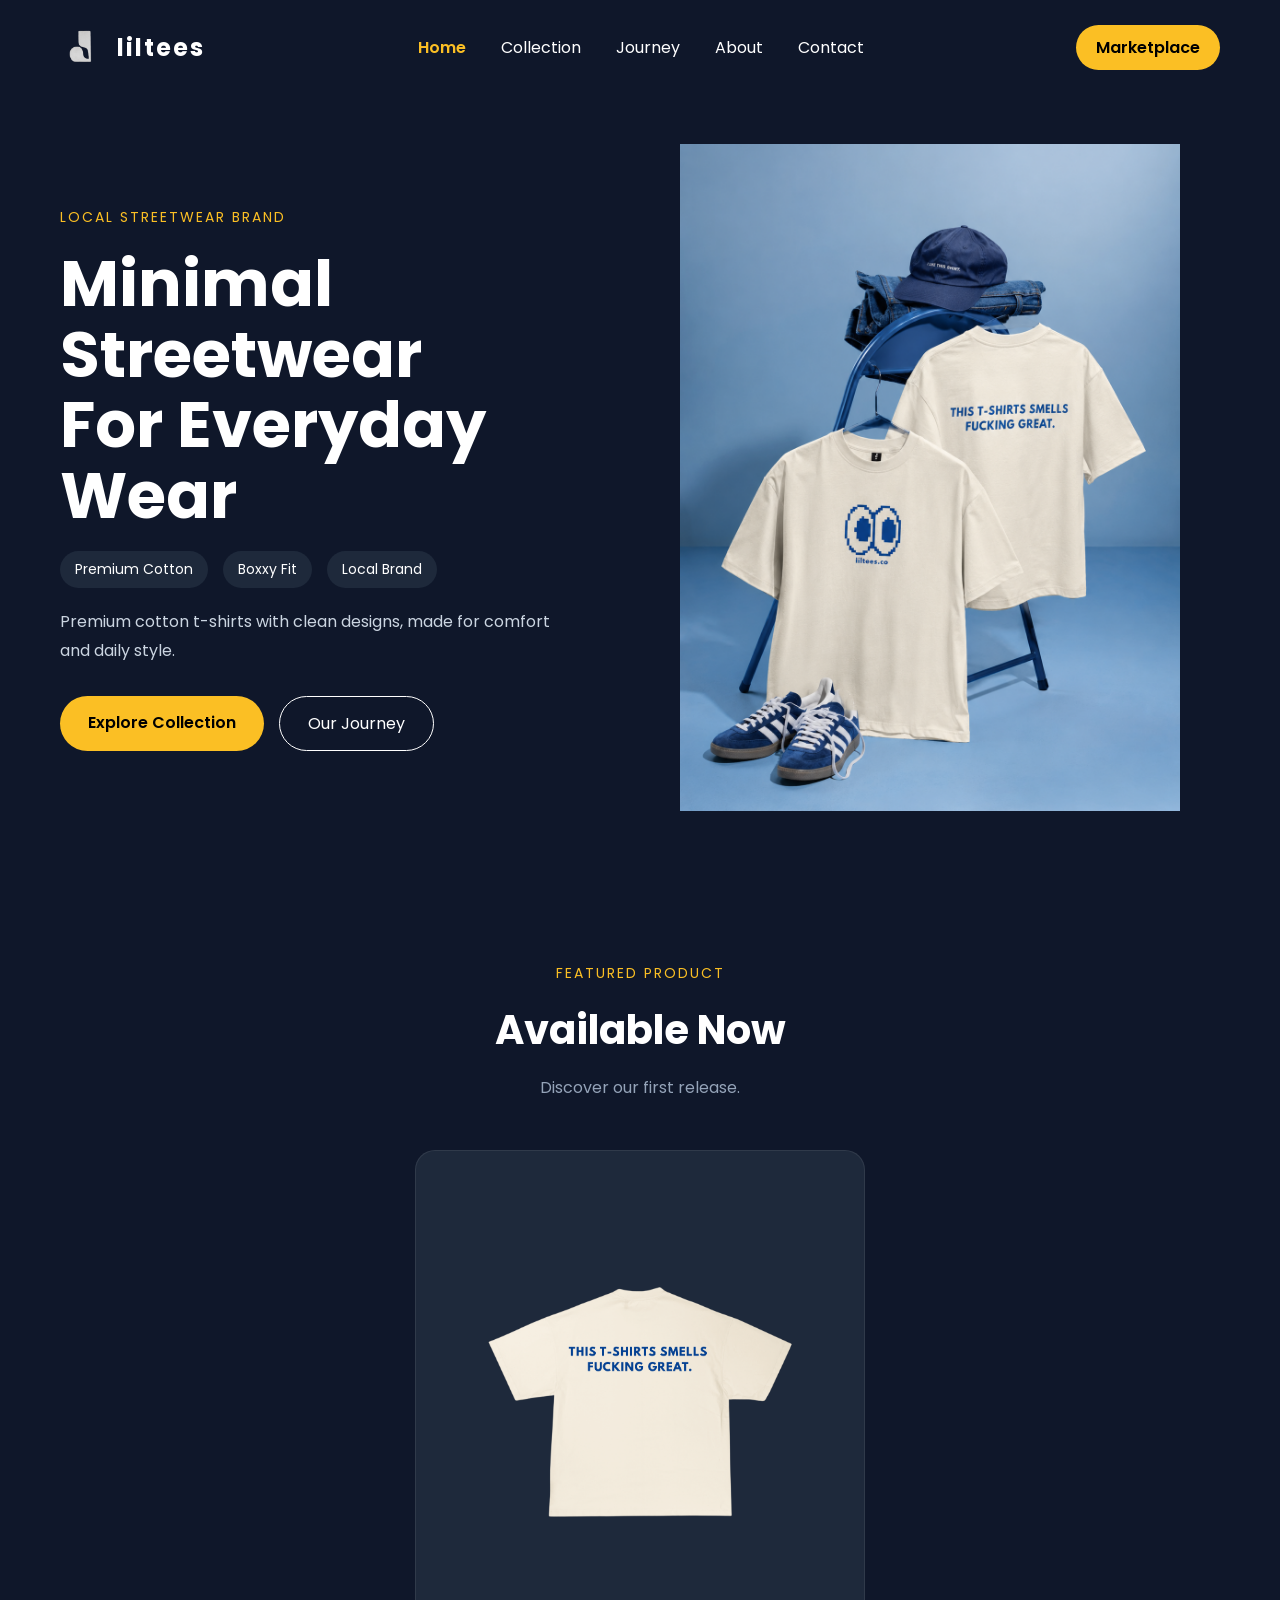
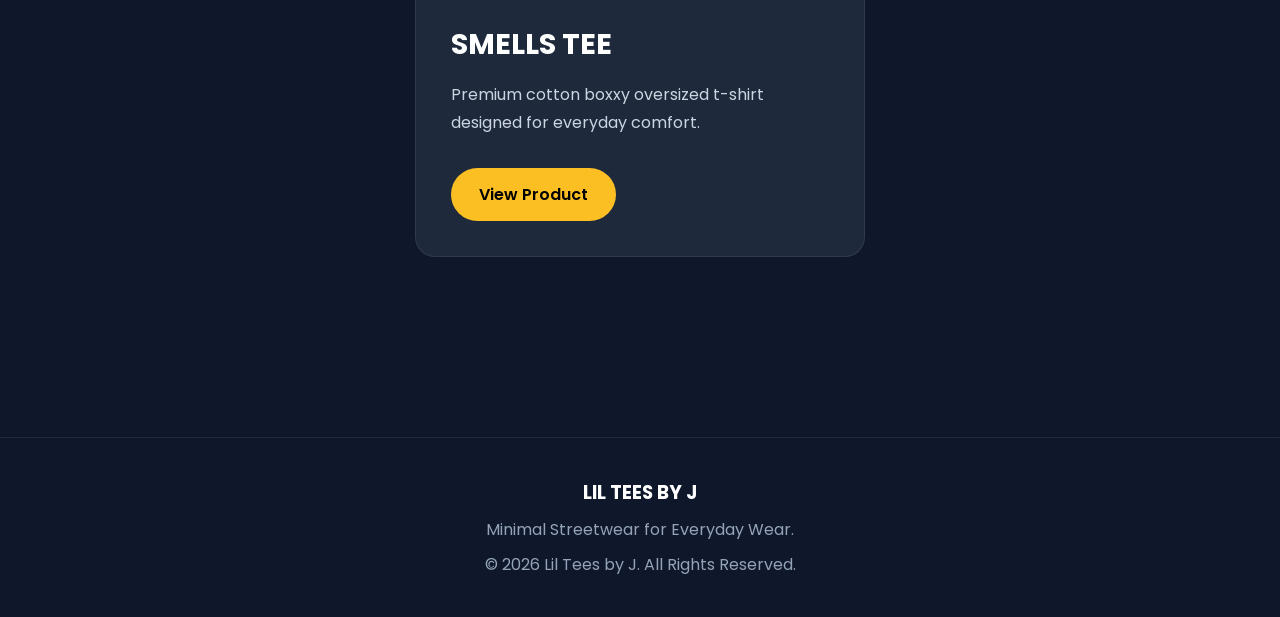
==== index.html @ be2c329d "initial commit" ====
<!DOCTYPE html>
<html lang="id">
<head>
    <meta charset="UTF-8">
    <meta name="viewport" content="width=device-width, initial-scale=1.0">
    <title>Lil Tees by J</title>

    <link rel="stylesheet" href="style.css">

    <link href="https://fonts.googleapis.com/css2?family=Poppins:wght@300;400;500;600;700&display=swap" rel="stylesheet">
</head>
<body>

    <!-- ======================
         NAVBAR
    ======================= -->

    <header>
        <nav class="navbar">

            <div class="logo">

                <a href="index.html">
            
                    <img src="images/logofooter.png" alt="Lil Tees Logo">
            
                    <span>liltees</span>
            
                </a>
            
            </div>

            <ul class="nav-links">
                <li><a class="active" href="index.html">Home</a></li>
                <li><a href="collection.html">Collection</a></li>
                <li><a href="journey.html">Journey</a></li>
                <li><a href="about.html">About</a></li>
                <li><a href="contact.html">Contact</a></li>
            </ul>

            <a href="marketplace.html" class="market-btn">
                Marketplace
            </a>

        </nav>
    </header>

    <!-- ======================
         HERO
    ======================= -->

    <section class="hero">

        <div class="hero-content">

            <span class="tag">
                LOCAL STREETWEAR BRAND
            </span>

            <h1>
                Minimal Streetwear
                <br>
                For Everyday Wear
            </h1>

            <div class="hero-features">
                <span>Premium Cotton</span>
                <span>Boxxy Fit</span>
                <span>Local Brand</span>
            </div>

            <p>
                Premium cotton t-shirts with clean designs,
                made for comfort and daily style.
            </p>

            <div class="hero-buttons">

                <a href="collection.html" class="btn-primary">
                    Explore Collection
                </a>

                <a href="journey.html" class="btn-secondary">
                    Our Journey
                </a>

            </div>

        </div>

        <div class="hero-image">
            <img src="images/ts.png" alt="Lil Tees Featured T-Shirt">
        </div>

    </section>

    <!-- ======================
         FEATURED PRODUCT
    ======================= -->

    <section class="featured">

        <div class="section-title">

            <span>FEATURED PRODUCT</span>

            <h2>Available Now</h2>

            <p>
                Discover our first release.
            </p>

        </div>

        <div class="featured-card">

            <img src="images/product1.png" alt="Smells Tee">

            <h3>SMELLS TEE</h3>

            <p>
                Premium cotton boxxy oversized t-shirt designed
                for everyday comfort.
            </p>

            <a href="collection.html" class="btn-primary">
                View Product
            </a>

        </div>

    </section>

    <!-- ======================
         FOOTER
    ======================= -->

    <footer>

        <h3>LIL TEES BY J</h3>

        <p>
            Minimal Streetwear for Everyday Wear.
        </p>

        <p>
            © 2026 Lil Tees by J. All Rights Reserved.
        </p>

    </footer>

</body>
</html>
---- style.css ----
/* ===================================
   GLOBAL
=================================== */

*{
    margin:0;
    padding:0;
    box-sizing:border-box;
    font-family:'Poppins',sans-serif;
}

html{
    scroll-behavior:smooth;
}

body{
    background:#0f172a;
    color:white;
    min-height:100vh;
}

.active{
    color:#fbbf24 !important;
    font-weight:600;
}

/* ===================================
   NAVBAR
=================================== */

.navbar{
    max-width:1200px;
    margin:auto;
    padding:25px 20px;

    display:flex;
    justify-content:space-between;
    align-items:center;
}

.logo a{
    display:flex;
    align-items:center;
    gap:12px;

    text-decoration:none;
    color:white;

    font-size:1.5rem;
    font-weight:700;
    letter-spacing:2px;
}

.logo:hover img{
    transform:rotate(5deg) scale(1.05);
}

.logo img{
    width:45px;
    height:45px;

    object-fit:contain;

    transition:.3s ease;
}

.nav-links{
    display:flex;
    gap:35px;
    list-style:none;
}

.nav-links a{
    text-decoration:none;
    color:white;
    transition:.3s ease;
}

.nav-links a:hover{
    color:#fbbf24;
}

.market-btn{
    text-decoration:none;
    color:black;
    background:#fbbf24;
    padding:10px 20px;
    border-radius:50px;
    font-weight:600;
    transition:.3s ease;
}

.market-btn:hover{
    transform:translateY(-2px);
}

/* ===================================
   HERO
=================================== */

.hero{
    max-width:1200px;
    margin:auto;
    min-height:85vh;

    display:flex;
    align-items:center;
    justify-content:space-between;

    padding:20px;
}

.hero-content{
    flex:1;
}

.tag{
    color:#fbbf24;
    font-size:14px;
    letter-spacing:2px;
}

.hero-content h1{
    font-size:4rem;
    line-height:1.1;
    margin:20px 0;
}

.hero-content p{
    max-width:500px;
    color:#cbd5e1;
    line-height:1.8;
    margin-bottom:30px;
}

.hero-features{
    display:flex;
    gap:15px;
    margin:20px 0;
    flex-wrap:wrap;
}

.hero-features span{
    background:#1e293b;
    padding:8px 15px;
    border-radius:50px;
    font-size:14px;
}

.hero-buttons{
    display:flex;
    gap:15px;
}

.btn-primary{
    background:#fbbf24;
    color:black;
    padding:14px 28px;
    border-radius:50px;
    text-decoration:none;
    font-weight:600;
    transition:.3s ease;
}

.btn-primary:hover{
    transform:translateY(-3px);
}

.btn-secondary{
    border:1px solid white;
    color:white;
    padding:14px 28px;
    border-radius:50px;
    text-decoration:none;
    transition:.3s ease;
}

.btn-secondary:hover{
    background:white;
    color:#0f172a;
}

.hero-image{
    flex:1;
    display:flex;
    justify-content:center;
}

.hero-image img{
    width:100%;
    max-width:500px;
}

/* ===================================
   SECTION TITLE
=================================== */

.section-title{
    text-align:center;
    margin-bottom:50px;
}

.section-title span{
    color:#fbbf24;
    font-size:14px;
    letter-spacing:2px;
}

.section-title h2{
    font-size:2.5rem;
    margin:15px 0;
}

.section-title p{
    color:#94a3b8;
}

/* ===================================
   FEATURED PRODUCT
=================================== */

.featured{
    max-width:1200px;
    margin:auto;
    padding:100px 20px;
}

.featured-card{
    max-width:450px;
    margin:auto;

    background:#1e293b;
    padding:35px;

    border-radius:20px;

    border:1px solid rgba(255,255,255,.08);

    transition:.4s ease;
}

.featured-card:hover{
    transform:translateY(-10px);

    border-color:#fbbf24;

    box-shadow:
        0 15px 40px rgba(0,0,0,.35);
}

.featured-card img{
    width:320px;
    max-width:100%;

    display:block;
    margin:auto auto 25px;

    transition:.4s ease;
}

.featured-card:hover img{
    transform:scale(1.08);
}

.featured-card h3{
    font-size:1.8rem;
    margin-bottom:15px;
}

.featured-card p{
    color:#cbd5e1;
    line-height:1.8;

    margin-bottom:30px;
}

.featured-card .btn-primary{
    display:inline-block;
}

/* ===================================
   ABOUT PREVIEW
=================================== */

.about-preview{
    max-width:900px;
    margin:auto;
    padding:100px 20px;
    text-align:center;
}

.about-preview p{
    max-width:700px;
    margin:20px auto 35px;

    color:#cbd5e1;
    line-height:1.8;
}

/* ===================================
   MARKETPLACE PAGE
=================================== */

.marketplace-page{
    max-width:1200px;
    margin:auto;
    padding:100px 20px;
    text-align:center;
}

.marketplace-page h1{
    font-size:3rem;
    margin-bottom:15px;
}

.marketplace-page p{
    color:#cbd5e1;
}

.market-grid{
    margin-top:50px;

    display:grid;
    grid-template-columns:repeat(auto-fit,minmax(220px,1fr));
    gap:25px;
}

.market-card{
    background:#1e293b;

    padding:30px;

    border-radius:20px;

    text-decoration:none;
    color:white;

    border:1px solid rgba(255,255,255,.08);

    transition:.3s ease;
}

.market-card:hover{
    transform:translateY(-8px);
    border-color:#fbbf24;
}

.market-card img{
    width:80px;
    margin-bottom:15px;
}

.market-card h3{
    margin-top:10px;
}

/* ===================================
   FOOTER
=================================== */

footer{
    text-align:center;
    padding:40px 20px;

    border-top:1px solid rgba(255,255,255,.08);

    margin-top:80px;
}

footer h3{
    margin-bottom:10px;
}

footer p{
    color:#94a3b8;
    margin-top:10px;
}

/* ===================================
   COLLECTION PAGE
=================================== */

.collection-header{
    max-width:900px;
    margin:auto;
    padding:100px 20px 60px;
    text-align:center;
}

.collection-header span{
    color:#fbbf24;
    font-size:14px;
    letter-spacing:2px;
}

.collection-header h1{
    font-size:3rem;
    margin:20px 0;
}

.collection-header p{
    color:#94a3b8;
    line-height:1.8;
}

/* ===================================
   AVAILABLE PRODUCT
=================================== */

.available-product{
    max-width:1200px;
    margin:auto;
    padding:40px 20px 100px;
}

.available-card{
    max-width:500px;
    margin:auto;

    background:#1e293b;

    padding:40px;

    border-radius:20px;

    border:1px solid rgba(255,255,255,.08);

    text-align:center;

    transition:.4s ease;
}

.available-card:hover{
    transform:translateY(-10px);

    border-color:#fbbf24;

    box-shadow:
        0 15px 40px rgba(0,0,0,.35);
}

.available-card img{
    width:350px;
    max-width:100%;

    display:block;
    margin:auto auto 25px;

    transition:.4s ease;
}

.available-card:hover img{
    transform:scale(1.08);
}

.available-card h3{
    margin-bottom:15px;
}

.available-card p{
    color:#cbd5e1;
    line-height:1.8;

    margin-bottom:20px;
}

.price{
    font-size:2rem;
    font-weight:700;

    margin-bottom:30px;

    color:#fbbf24;
}

/* ===================================
   UPCOMING COLLECTION
=================================== */

.upcoming{
    max-width:1200px;
    margin:auto;
    padding:100px 20px;
}

.upcoming-grid{
    display:grid;
    grid-template-columns:repeat(3,1fr);
    gap:30px;
}

.coming-card{
    position:relative;

    background:#1e293b;

    border-radius:20px;

    overflow:hidden;

    border:1px solid rgba(255,255,255,.08);

    transition:.3s ease;

    text-align:center;
}

.coming-card:hover{
    transform:translateY(-8px);

    border-color:#fbbf24;
}

.coming-card img{
    width:100%;
    height:350px;

    object-fit:cover;

    filter:blur(4px) grayscale(100%);

    transition:.4s ease;
}

.coming-card:hover img{
    filter:blur(2px) grayscale(60%);
}

.coming-overlay{
    position:absolute;

    top:20px;
    right:20px;

    background:#fbbf24;
    color:black;

    padding:8px 15px;

    border-radius:50px;

    font-size:13px;
    font-weight:600;
}

.coming-card h3{
    padding:20px;
}

/* ===================================
   COLLECTION STATUS
=================================== */

.collection-status{
    max-width:800px;
    margin:auto;
    padding:100px 20px;
}

.status-list{
    display:flex;
    flex-direction:column;
    gap:20px;
}

.status-item{
    background:#1e293b;

    padding:20px 25px;

    border-radius:15px;

    display:flex;
    align-items:center;

    gap:15px;

    border:1px solid rgba(255,255,255,.08);
}

.status-item span{
    color:#fbbf24;

    font-size:1.2rem;
    font-weight:700;
}

.status-item p{
    color:white;
}

/* ===================================
   JOURNEY PAGE
=================================== */

.journey-hero{
    max-width:900px;
    margin:auto;
    text-align:center;
    padding:100px 20px;
}

.journey-hero span{
    color:#fbbf24;
    letter-spacing:2px;
    font-size:14px;
}

.journey-hero h1{
    font-size:3rem;
    margin:20px 0;
}

.journey-hero p{
    color:#94a3b8;
    line-height:1.8;
}

.origin,
.timeline,
.process,
.progress-section,
.quote-section{
    max-width:1200px;
    margin:auto;
    padding:100px 20px;
}

.origin-card{
    max-width:800px;
    margin:auto;
    text-align:center;

    background:#1e293b;
    padding:40px;
    border-radius:20px;
}

.origin-card p{
    line-height:1.8;
    color:#cbd5e1;
}

.timeline-container{
    display:grid;
    gap:25px;
}

.timeline-item{
    background:#1e293b;
    padding:25px;
    border-radius:20px;
    border-left:4px solid #fbbf24;
}

.timeline-item h3{
    color:#fbbf24;
    margin-bottom:10px;
}

.timeline-item h4{
    margin-bottom:10px;
}

.timeline-item p{
    color:#cbd5e1;
}

.process-grid{
    display:grid;
    grid-template-columns:repeat(5,1fr);
    gap:20px;
}

.process-card{
    background:#1e293b;
    padding:30px;
    border-radius:20px;
    text-align:center;
}

.process-card h3{
    color:#fbbf24;
    font-size:2rem;
    margin-bottom:10px;
}

.progress-item{
    margin-bottom:25px;
}

.progress-item p{
    margin-bottom:10px;
}

.progress-bar{
    height:12px;
    background:#1e293b;
    border-radius:50px;
    overflow:hidden;
}

.progress-fill{
    height:100%;
    background:#fbbf24;
    border-radius:50px;
}

.quote-section{
    text-align:center;
}

.quote-section blockquote{
    font-size:2rem;
    font-weight:600;
    margin-bottom:20px;
}

.quote-section p{
    color:#94a3b8;
}

/* ===================================
   ABOUT PAGE
=================================== */

.about-hero{
    max-width:900px;
    margin:auto;
    text-align:center;
    padding:100px 20px;
}

.about-hero span{
    color:#fbbf24;
    letter-spacing:2px;
    font-size:14px;
}

.about-hero h1{
    font-size:3rem;
    margin:20px 0;
}

.about-hero p{
    color:#94a3b8;
    line-height:1.8;
}

.about-section{
    max-width:1200px;
    margin:auto;
    padding:80px 20px;
}

.about-card{
    max-width:800px;
    margin:auto;

    background:#1e293b;

    padding:40px;

    border-radius:20px;

    text-align:center;
}

.founder-card{
    max-width:700px;
    margin:auto;

    background:#1e293b;

    padding:40px;

    border-radius:20px;

    text-align:center;

    border:1px solid rgba(255,255,255,.08);

    transition:.3s ease;
}

.founder-card:hover{
    transform:translateY(-8px);
    border-color:#fbbf24;
}

.founder-photo{
    width:140px;
    height:140px;

    object-fit:cover;

    border-radius:50%;

    display:block;

    margin:0 auto 25px;

    border:3px solid #fbbf24;

    transition:.3s ease;
}

.founder-card:hover .founder-photo{
    transform:scale(1.05);
}

.founder-photo{
    box-shadow:
        0 10px 30px rgba(0,0,0,.3);
}

.founder-card h3{
    font-size:1.8rem;
    margin-bottom:5px;
}

.founder-card span{
    color:#fbbf24;
    display:block;
    margin-bottom:20px;
}

.founder-card p{
    color:#cbd5e1;
    line-height:1.8;
    margin-bottom:15px;
}

.about-card p{
    color:#cbd5e1;
    line-height:1.8;
    margin-bottom:20px;
}

.mission-grid,
.values-grid,
.why-grid{
    display:grid;
    gap:25px;
}

.mission-grid{
    grid-template-columns:repeat(4,1fr);
}

.values-grid{
    grid-template-columns:repeat(3,1fr);
}

.why-grid{
    grid-template-columns:repeat(4,1fr);
}

.mission-card,
.value-card,
.why-card{
    background:#1e293b;

    padding:30px;

    border-radius:20px;

    text-align:center;

    border:1px solid rgba(255,255,255,.08);

    transition:.3s ease;
}

.mission-card:hover,
.value-card:hover,
.why-card:hover{
    transform:translateY(-8px);
    border-color:#fbbf24;
}

.mission-card h3,
.value-card h3{
    color:#fbbf24;
    margin-bottom:15px;
}

.mission-card p,
.value-card p{
    color:#cbd5e1;
}

/* ===================================
   CONTACT PAGE
=================================== */

.contact-hero{
    max-width:900px;
    margin:auto;
    text-align:center;
    padding:100px 20px;
}

.contact-hero span{
    color:#fbbf24;
    letter-spacing:2px;
    font-size:14px;
}

.contact-hero h1{
    font-size:3rem;
    margin:20px 0;
}

.contact-hero p{
    color:#94a3b8;
    line-height:1.8;
}

.contact-section{
    max-width:1200px;
    margin:auto;
    padding:50px 20px 100px;
}

.contact-grid{
    display:grid;
    grid-template-columns:repeat(2,1fr);
    gap:25px;
}

.contact-card{
    background:#1e293b;

    padding:35px;

    border-radius:20px;

    text-decoration:none;
    color:white;

    text-align:center;

    border:1px solid rgba(255,255,255,.08);

    display:flex;
    flex-direction:column;
    align-items:center;
    justify-content:center;

    min-height:250px;

    transition:.3s ease;
}

.contact-card img{
    width:70px;
    height:70px;

    object-fit:contain;

    margin-bottom:20px;

    transition:.3s ease;
}

.contact-card:hover img{
    transform:scale(1.1);
}

.contact-card h3{
    color:#fbbf24;

    margin-bottom:10px;
}

.contact-card p{
    color:#cbd5e1;
}

.contact-card:hover{
    transform:translateY(-8px);

    border-color:#fbbf24;
}

.contact-card h3{
    color:#fbbf24;

    margin-bottom:10px;
}

.contact-card p{
    color:#cbd5e1;
}

.business-hours{
    max-width:800px;
    margin:auto;
    padding:100px 20px;
}

.hours-card{
    background:#1e293b;

    padding:35px;

    border-radius:20px;

    text-align:center;
}

.hours-card p{
    color:#94a3b8;
    margin-bottom:10px;
}

.hours-card h3{
    color:#fbbf24;
}

/* ===================================
   MOBILE
=================================== */

@media(max-width:768px){
    .collection-header h1{
        font-size:2.2rem;
    }
    
    .available-card{
        padding:25px;
    }
    
    .available-card img{
        width:260px;
    }
    
    .upcoming-grid{
        grid-template-columns:1fr;
    }
    
    .coming-card img{
        height:280px;
    }
    
    .price{
        font-size:1.6rem;
    }
    
    .status-item{
        flex-direction:row;
        align-items:center;
    }

    .navbar{
        flex-direction:column;
        gap:20px;
    }

    .nav-links{
        gap:15px;
        flex-wrap:wrap;
        justify-content:center;
    }

    .hero{
        flex-direction:column;
        text-align:center;
        padding-top:40px;
    }

    .hero-content h1{
        font-size:2.5rem;
    }

    .hero-content p{
        margin:auto;
        margin-bottom:30px;
    }

    .hero-features{
        justify-content:center;
    }

    .hero-buttons{
        justify-content:center;
        flex-wrap:wrap;
    }

    .hero-image{
        margin-top:40px;
    }

    .section-title h2{
        font-size:2rem;
    }

    .featured-card{
        padding:25px;
    }

    .featured-card img{
        width:260px;
    }

    .marketplace-page h1{
        font-size:2rem;
    }
    .journey-hero h1{
        font-size:2.2rem;
    }
    
    .process-grid{
        grid-template-columns:1fr;
    }
    
    .quote-section blockquote{
        font-size:1.5rem;
    }
    .about-hero h1{
        font-size:2.2rem;
    }
    
    .mission-grid,
    .values-grid,
    .why-grid{
        grid-template-columns:1fr;
    }
    .contact-hero h1{
        font-size:2.2rem;
    }
    
    .contact-grid{
        grid-template-columns:1fr;
    }
}
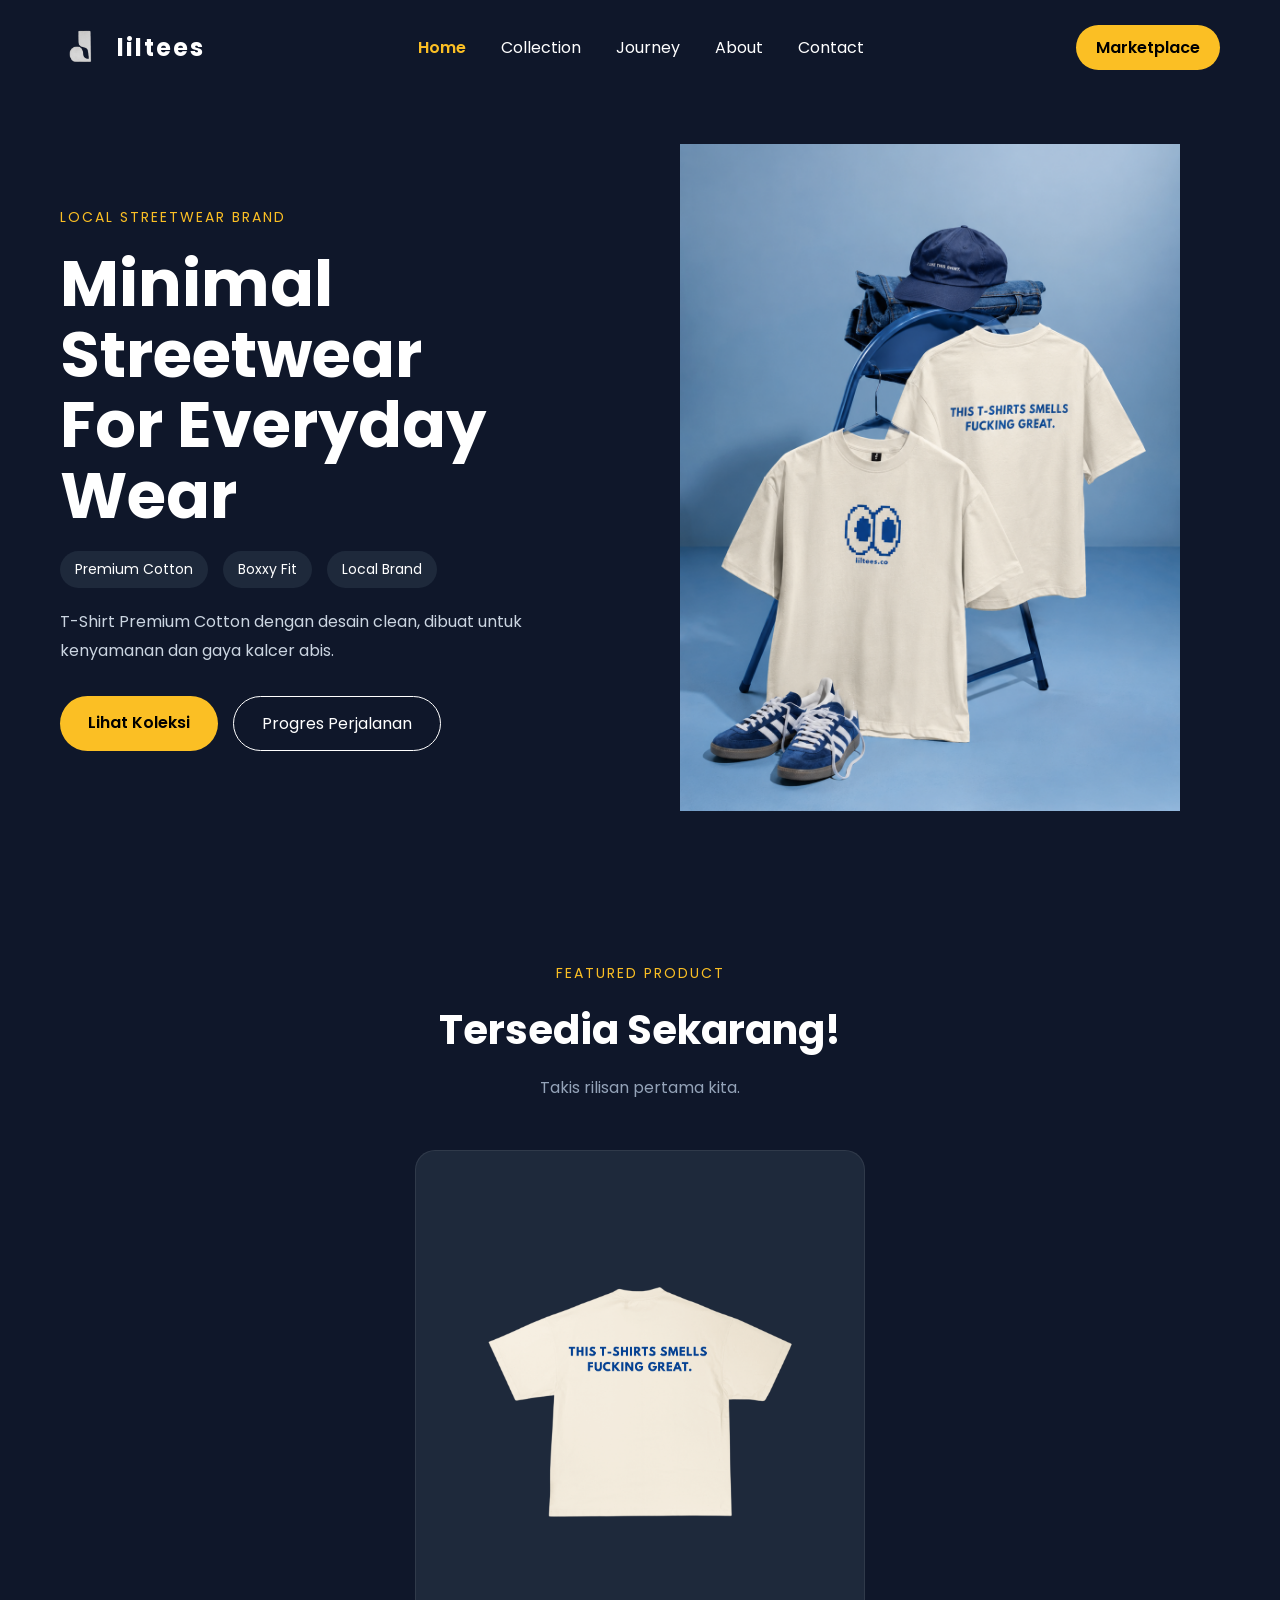
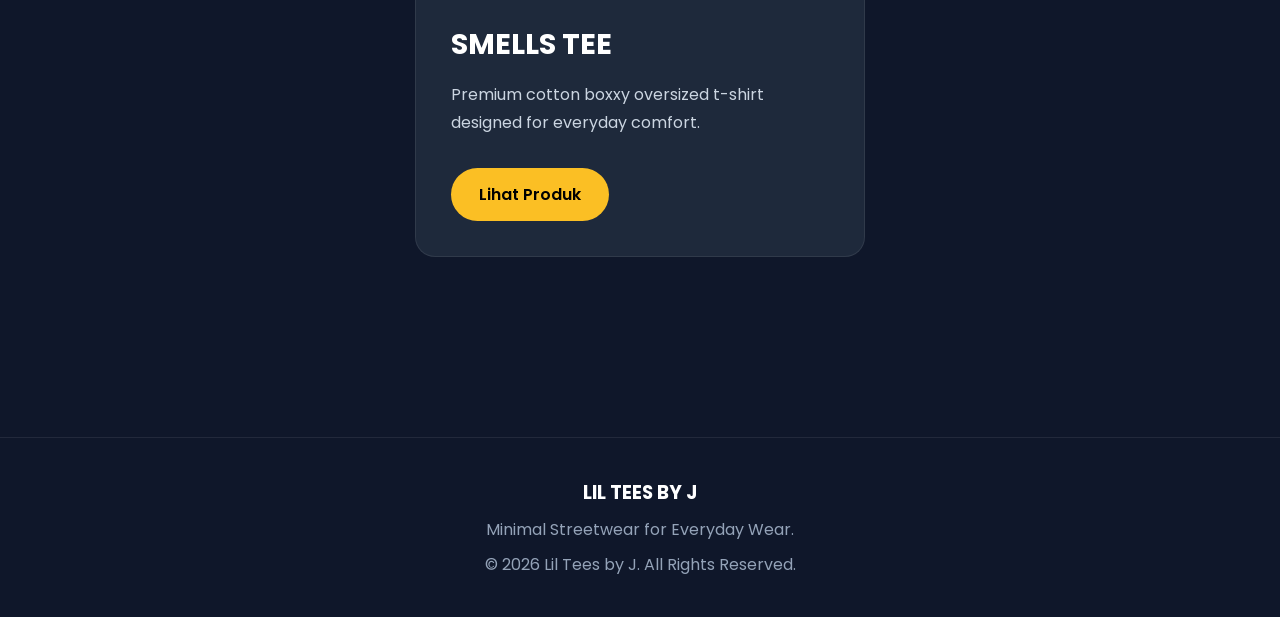
==== commit d396e2b8: "update again" ====
--- a/index.html
+++ b/index.html
@@ -70,18 +70,17 @@
             </div>
 
             <p>
-                Premium cotton t-shirts with clean designs,
-                made for comfort and daily style.
+                T-Shirt Premium Cotton dengan desain clean, dibuat untuk kenyamanan dan gaya kalcer abis.
             </p>
 
             <div class="hero-buttons">
 
                 <a href="collection.html" class="btn-primary">
-                    Explore Collection
+                    Lihat Koleksi 
                 </a>
 
                 <a href="journey.html" class="btn-secondary">
-                    Our Journey
+                    Progres Perjalanan
                 </a>
 
             </div>
@@ -104,10 +103,10 @@
 
             <span>FEATURED PRODUCT</span>
 
-            <h2>Available Now</h2>
+            <h2> Tersedia Sekarang!</h2>
 
             <p>
-                Discover our first release.
+                Takis rilisan pertama kita.
             </p>
 
         </div>
@@ -124,7 +123,7 @@
             </p>
 
             <a href="collection.html" class="btn-primary">
-                View Product
+                Lihat Produk
             </a>
 
         </div>
--- a/style.css
+++ b/style.css
@@ -473,6 +473,71 @@
     color:#fbbf24;
 }
 
+/* PRODUCT GALLERY */
+
+.main-product-image{
+    width:350px;
+    max-width:100%;
+
+    display:block;
+    margin:auto auto 25px;
+
+    transition:.4s ease;
+}
+
+.available-card:hover .main-product-image{
+    transform:scale(1.05);
+}
+
+.product-thumbnails{
+    display:flex;
+    justify-content:center;
+    gap:15px;
+
+    margin-bottom:25px;
+}
+
+.thumbnail{
+    width:80px;
+    height:80px;
+
+    object-fit:cover;
+
+    border-radius:12px;
+
+    cursor:pointer;
+
+    border:2px solid transparent;
+
+    transition:.3s ease;
+}
+
+.thumbnail:hover{
+    transform:scale(1.08);
+}
+
+.thumbnail.active{
+    border-color:#fbbf24;
+
+    box-shadow:
+        0 0 15px rgba(251,191,36,.25);
+}
+
+.thumb-wrapper{
+    text-align:center;
+}
+
+.thumb-wrapper span{
+    display:block;
+    margin-top:8px;
+
+    font-size:12px;
+
+    color:#94a3b8;
+
+    letter-spacing:.5px;
+}
+
 /* ===================================
    UPCOMING COLLECTION
 =================================== */
@@ -1135,3 +1200,45 @@
         grid-template-columns:1fr;
     }
 }
+
+.product-view-switch{
+    display:flex;
+    justify-content:center;
+    gap:12px;
+
+    margin-bottom:25px;
+}
+
+.view-btn{
+    padding:10px 22px;
+
+    background:transparent;
+
+    border:1px solid rgba(255,255,255,.15);
+
+    border-radius:999px;
+
+    color:#94a3b8;
+
+    cursor:pointer;
+
+    font-size:14px;
+    font-weight:600;
+
+    transition:.3s ease;
+}
+
+.view-btn:hover{
+    border-color:#fbbf24;
+    color:#fbbf24;
+}
+
+.active-view{
+    background:#fbbf24;
+    color:#0f172a;
+
+    border-color:#fbbf24;
+}
+.view-btn{
+    min-width:90px;
+}
